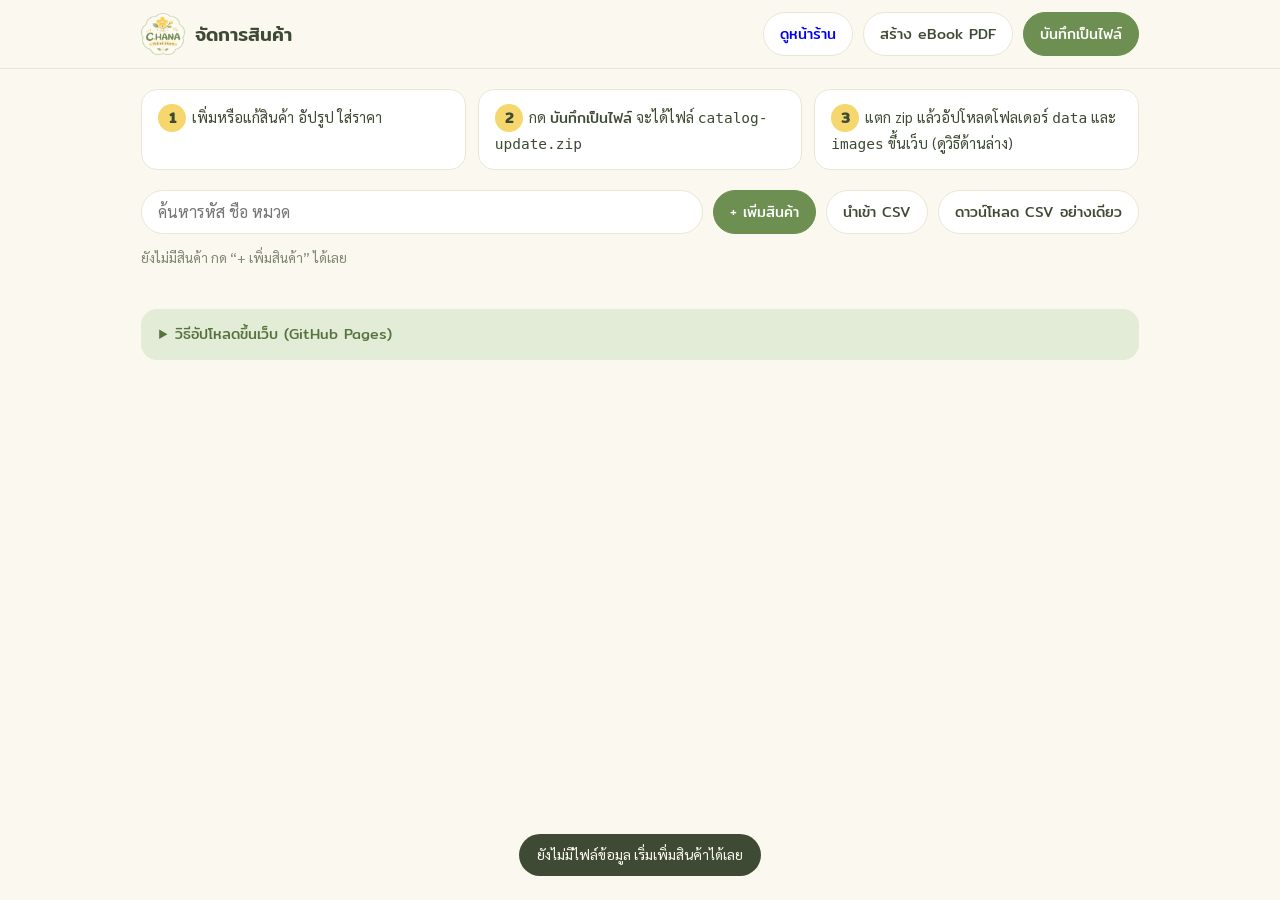
==== admin.html @ e0026c67 "Add files via upload" ====
<!DOCTYPE html>
<html lang="th">
<head>
<meta charset="utf-8">
<meta name="viewport" content="width=device-width, initial-scale=1">
<meta name="robots" content="noindex">
<title>จัดการสินค้า · C.HANA</title>
<link rel="icon" href="assets/logo.png">
<link rel="stylesheet" href="assets/fonts.css">
<link rel="stylesheet" href="assets/ebook.css">
<style>
/* VOICE: calm back-office for a shop owner — plain and friendly
   IDEA: a stock ledger: one row per product, a form card to edit
   PICTURE: the product list itself, with thumbnails
   COLOUR+TYPE: same sage / butter / cream as the storefront · Mitr + Sarabun
   LAYOUT: top bar with save actions, steps strip, list, edit dialog */
:root{color-scheme:light dark;--bg:light-dark(#FBF8EF,#1b1f17);--card:light-dark(#fff,#252b20);--ink:light-dark(#3E4A33,#EEF1E6);--mute:light-dark(#7d8772,#a9b39d);--g:light-dark(#6E8F52,#9DBE7F);--gd:light-dark(#56733f,#b9d69c);--gl:light-dark(#E3ECD6,#2f3a27);--y:#F5D76E;--line:light-dark(#ECE6D6,#343c2c);--red:#c4493b}
:root[data-theme=light]{color-scheme:light}:root[data-theme=dark]{color-scheme:dark}
*{box-sizing:border-box;min-width:0}
body{margin:0;background:var(--bg);color:var(--ink);font:16px/1.55 Sarabun,system-ui,sans-serif}
h1,h2,h3{font-family:Mitr,sans-serif;font-weight:500;margin:0;line-height:1.2}
button,input,select,textarea{font:inherit;color:inherit}
.wrap{max-width:1100px;margin:0 auto;padding:0 max(4vw,16px)}
.top{position:sticky;top:0;z-index:5;background:var(--bg);border-bottom:1px solid var(--line)}
.top .wrap{display:flex;gap:10px;align-items:center;flex-wrap:wrap;padding-block:12px}
.top img{width:44px}
.top h1{font-size:19px;margin-right:auto}
.btn{min-height:44px;padding:0 16px;border-radius:999px;border:1px solid var(--line);background:var(--card);cursor:pointer;font-family:Mitr;font-size:14.5px;display:inline-flex;align-items:center;gap:6px;text-decoration:none}
.btn.pri{background:var(--g);border-color:var(--g);color:#fff}
.btn.warn{color:var(--red)}
.btn:disabled{opacity:.5;cursor:not-allowed}
.btn:focus-visible,input:focus-visible,select:focus-visible,textarea:focus-visible{outline:3px solid var(--y);outline-offset:2px}
.dirty{background:var(--y);color:#3E4A33;border-radius:999px;padding:4px 12px;font-size:13px;font-family:Mitr;display:none}
.dirty.on{display:inline-block}
.steps{display:grid;grid-template-columns:repeat(3,minmax(0,1fr));gap:12px;margin:20px 0}
.step{background:var(--card);border:1px solid var(--line);border-radius:16px;padding:14px 16px;font-size:14.5px}
.step b{display:inline-grid;place-items:center;width:28px;height:28px;border-radius:50%;background:var(--y);color:#3E4A33;font-family:Mitr;margin-right:6px}
.tools{display:flex;gap:10px;flex-wrap:wrap;align-items:center;margin:8px 0 14px}
.tools input[type=search]{flex:1 1 240px;min-height:44px;border-radius:999px;border:1px solid var(--line);background:var(--card);padding:0 16px;font-size:16px}
.list{display:flex;flex-direction:column;gap:8px;padding-bottom:40px}
.it{display:grid;grid-template-columns:64px minmax(0,1fr) auto auto;gap:14px;align-items:center;background:var(--card);border:1px solid var(--line);border-radius:16px;padding:10px 12px}
.it.hid{opacity:.55}
.th{width:64px;height:64px;border-radius:12px;background:var(--gl) center/cover}
.it .cd{font-family:Mitr;font-size:12px;color:var(--g)}
.it .nm{font-family:Mitr;font-size:16px}
.it .meta{font-size:13.5px;color:var(--mute)}
.pr{font-family:Mitr;white-space:nowrap}
.acts{display:flex;gap:6px}
.sw{min-width:84px}
dialog{border:0;border-radius:22px;padding:0;width:min(760px,96vw);max-height:92dvh;overflow:auto;background:var(--card);color:var(--ink)}
dialog::backdrop{background:rgba(30,40,25,.55)}
form{padding:22px}
.fg{display:grid;grid-template-columns:repeat(2,minmax(0,1fr));gap:12px 14px;margin-top:14px}
.fg .full{grid-column:1/-1}
label{display:flex;flex-direction:column;gap:4px;font-size:14px;color:var(--mute)}
label input,label select,label textarea{min-height:44px;border:1px solid var(--line);border-radius:12px;background:var(--bg);padding:8px 12px;font-size:16px;color:var(--ink)}
textarea{min-height:90px;resize:vertical}
.flags{display:flex;gap:14px;flex-wrap:wrap}
.flags label{flex-direction:row;align-items:center;gap:6px;color:var(--ink);font-size:15px}
.flags input{width:20px;height:20px;min-height:0}
.imgs{display:flex;gap:10px;flex-wrap:wrap;margin-top:6px}
.im{position:relative;width:96px;height:96px;border-radius:12px;background:var(--gl) center/cover;border:2px solid var(--line)}
.im:first-child{border-color:var(--g)}
.im .b{position:absolute;bottom:4px;display:flex;gap:4px;left:4px;right:4px;justify-content:space-between}
.im button{width:30px;height:30px;border-radius:50%;border:0;background:rgba(255,255,255,.92);color:#333;cursor:pointer;font-size:15px;padding:0}
.im .main{position:absolute;top:4px;left:4px;background:var(--g);color:#fff;font-size:11px;font-family:Mitr;border-radius:999px;padding:1px 8px}
.drop{width:96px;height:96px;border-radius:12px;border:2px dashed var(--g);display:grid;place-items:center;text-align:center;font-size:13px;color:var(--gd);cursor:pointer;background:var(--bg)}
.foot{display:flex;gap:10px;justify-content:flex-end;margin-top:18px;flex-wrap:wrap}
.err{color:var(--red);font-size:14px;min-height:1.2em}
.note{font-size:13.5px;color:var(--mute)}
.toast{position:fixed;left:50%;bottom:24px;transform:translateX(-50%);background:var(--ink);color:var(--bg);padding:10px 18px;border-radius:999px;font-size:14px;opacity:0;transition:opacity .2s;pointer-events:none;z-index:50}
.toast.on{opacity:1}
#ebx{position:fixed;inset:0;z-index:40;background:#e9e6dc;overflow:auto;display:none}
#ebx.on{display:block}
#ebx .tb{position:sticky;top:0;z-index:2;background:var(--bg);border-bottom:1px solid var(--line);display:flex;gap:10px;align-items:center;flex-wrap:wrap;padding:10px max(4vw,14px)}
#ebx .tb h2{font-size:18px;margin-right:auto}
#ebx .tb select{min-height:44px;border-radius:999px;border:1px solid var(--line);background:var(--card);padding:0 14px;font-size:15px}
#ebx .tb small{flex-basis:100%;color:var(--mute);font-size:13px}
#ebBook{padding:18px 0}
@media(max-width:600px){#ebBook{zoom:.62}}
@media print{body.eb-on>*:not(#ebx){display:none!important}body.eb-on #ebx{position:static;overflow:visible;background:#fff}}
.help{background:var(--gl);border-radius:16px;padding:14px 18px;font-size:14.5px;margin-bottom:28px}
.help summary{cursor:pointer;font-family:Mitr;color:var(--gd)}
.help ol{margin:8px 0 0;padding-left:1.3em}
@media(max-width:640px){.steps{grid-template-columns:1fr}.fg{grid-template-columns:1fr}.it{grid-template-columns:56px minmax(0,1fr);}.it .th{width:56px;height:56px}.it .pr,.it .acts{grid-column:2}}
</style>
</head>
<body>
<div class="top"><div class="wrap">
  <img src="assets/logo.png" alt="">
  <h1>จัดการสินค้า</h1>
  <span class="dirty" id="dirty">มีการแก้ไขที่ยังไม่ได้บันทึก</span>
  <a class="btn" href="index.html" target="_blank" rel="noopener">ดูหน้าร้าน</a>
  <button class="btn" id="ebBtn">สร้าง eBook PDF</button>
  <button class="btn pri" id="save">บันทึกเป็นไฟล์</button>
</div></div>

<div class="wrap">
  <div class="steps">
    <div class="step"><b>1</b>เพิ่มหรือแก้สินค้า อัปรูป ใส่ราคา</div>
    <div class="step"><b>2</b>กด <b style="all:unset;font-family:Mitr">บันทึกเป็นไฟล์</b> จะได้ไฟล์ <code>catalog-update.zip</code></div>
    <div class="step"><b>3</b>แตก zip แล้วอัปโหลดโฟลเดอร์ <code>data</code> และ <code>images</code> ขึ้นเว็บ (ดูวิธีด้านล่าง)</div>
  </div>

  <div class="tools">
    <input type="search" id="q" placeholder="ค้นหารหัส ชื่อ หมวด" aria-label="ค้นหา">
    <button class="btn pri" id="add">+ เพิ่มสินค้า</button>
    <label class="btn" style="flex-direction:row;color:var(--ink);font-size:14.5px">นำเข้า CSV<input type="file" id="imp" accept=".csv,text/csv" hidden></label>
    <button class="btn" id="csvOnly">ดาวน์โหลด CSV อย่างเดียว</button>
  </div>
  <div class="list" id="list"><div class="note">กำลังโหลด…</div></div>

  <details class="help">
    <summary>วิธีอัปโหลดขึ้นเว็บ (GitHub Pages)</summary>
    <ol>
      <li>เปิด repository ของเว็บใน github.com แล้วกด <b>Add file → Upload files</b></li>
      <li>ลากโฟลเดอร์ <code>data</code> และ <code>images</code> ที่แตกจาก zip มาวาง ไฟล์เดิมชื่อเดียวกันจะถูกแทนที่</li>
      <li>กด <b>Commit changes</b> รอประมาณ 1–2 นาที หน้าเว็บจะอัปเดตเอง</li>
    </ol>
    <p class="note">รูปที่อัปผ่านหน้านี้จะถูกย่อเป็น JPG กว้างไม่เกิน 1200px และตั้งชื่อตามรหัสสินค้าให้อัตโนมัติ (เช่น CH-106-1.jpg) ส่วนไฟล์ CSV เปิดแก้ใน Excel ได้ แล้วกด “นำเข้า CSV” กลับมา</p>
  </details>
</div>

<dialog id="dlg"><form id="f" method="dialog">
  <h2 id="ft">แก้ไขสินค้า</h2>
  <div class="fg">
    <label>รหัสสินค้า *<input name="code" required></label>
    <label>หมวดหมู่ *<input name="category" list="cats" required></label>
    <label class="full">ชื่อสินค้า *<input name="name" required></label>
    <label>ชื่อภาษาอังกฤษ<input name="name_en"></label>
    <label>ราคา (บาท) — เว้นว่าง = “สอบถามราคา”<input name="price" inputmode="decimal"></label>
    <label>ขนาด<input name="size" placeholder="เช่น กว้าง 12 × สูง 15 ซม."></label>
    <label>สี<input name="colors"></label>
    <label class="full">วัสดุ<input name="materials" placeholder="เช่น ลวดกำมะหยี่ · ไม้"></label>
    <label class="full">รายละเอียด<textarea name="description"></textarea></label>
    <div class="full"><div class="note" style="margin-bottom:6px">ป้ายกำกับ</div>
      <div class="flags"><label><input type="checkbox" name="f_new"> มาใหม่</label><label><input type="checkbox" name="f_featured"> แนะนำ</label><label><input type="checkbox" name="f_custom"> สั่งทำได้</label><label><input type="checkbox" name="hide"> ซ่อนจากหน้าร้าน</label></div></div>
    <label>ลำดับที่แสดง<input name="sort" inputmode="numeric"></label>
    <div class="full"><div class="note">รูปสินค้า — รูปแรกคือรูปหน้าปก (กดลูกศรเพื่อสลับลำดับ)</div>
      <div class="imgs" id="imgs"></div></div>
  </div>
  <div class="err" id="err"></div>
  <div class="foot"><button type="button" class="btn warn" id="del">ลบสินค้านี้</button><span style="flex:1"></span><button type="button" class="btn" id="cancel">ยกเลิก</button><button type="submit" class="btn pri">ตกลง</button></div>
</form></dialog>
<datalist id="cats"></datalist>
<input type="file" id="pick" accept="image/*" multiple hidden>
<div id="ebx" aria-label="ตัวอย่าง eBook">
  <div class="tb no-print"><h2>ตัวอย่าง eBook (A5)</h2>
    <select id="ebCat" aria-label="เลือกหมวด"><option value="">ทั้งร้าน</option></select>
    <select id="ebPer" aria-label="จำนวนต่อหน้า"><option value="12">12 ชิ้น/หน้า</option><option value="9">9 ชิ้น/หน้า</option><option value="6">6 ชิ้น/หน้า</option><option value="4">4 ชิ้น/หน้า (รูปใหญ่)</option></select>
    <button class="btn pri" id="ebPdf">บันทึกเป็น PDF</button><button class="btn" id="ebClose">ปิด</button>
    <small id="ebInfo"></small></div>
  <div id="ebBook"></div>
</div>
<div class="toast" id="toast" role="status"></div>

<script src="assets/jszip.min.js"></script>
<script src="assets/common.js"></script>
<script src="assets/ebook.js"></script>
<script>
{
const $ = s => document.querySelector(s);
let items = [], edit = null, work = null, dirty = false, askDel = false;
const newBlobs = new Map(); // filename -> Blob (รูปที่อัปใหม่)
const urlOf = f => newBlobs.has(f) ? (newBlobs.get(f).__url ||= URL.createObjectURL(newBlobs.get(f))) : SHOP.imageDir + encodeURIComponent(f);
function toast(t) { const e = $('#toast'); e.textContent = t; e.classList.add('on'); clearTimeout(toast.t); toast.t = setTimeout(() => e.classList.remove('on'), 2200); }
function setDirty(v) { dirty = v; $('#dirty').classList.toggle('on', v); }
window.addEventListener('beforeunload', e => { if (dirty) { e.preventDefault(); e.returnValue = ''; } });

function render() {
  const q = $('#q').value.toLowerCase().trim();
  const r = items.filter(p => !q || [p.code, p.name, p.category].join(' ').toLowerCase().includes(q));
  $('#cats').innerHTML = [...new Set(items.map(p => p.category).filter(Boolean))].map(c => `<option value="${esc(c)}">`).join('');
  $('#list').innerHTML = r.length ? r.map(p => `<div class="it ${p.hidden ? 'hid' : ''}">
    <div class="th" style="background-image:url('${p.imgs[0] ? urlOf(p.imgs[0]) : 'assets/logo.png'}')"></div>
    <div><div class="cd">${esc(p.code)} · ${esc(p.category)}${p.hidden ? ' · ซ่อนอยู่' : ''}</div><div class="nm">${esc(p.name)}</div><div class="meta">${p.imgs.length} รูป${p.flagList.length ? ' · ' + p.flagList.map(f => FLAG_LABEL[f] || f).join(', ') : ''}</div></div>
    <div class="pr">${p.priceNum ? '฿' + p.priceNum.toLocaleString('th-TH') : '<span class="note">ยังไม่ใส่ราคา</span>'}</div>
    <div class="acts"><button class="btn sw" data-h="${esc(p.code)}">${p.hidden ? 'แสดง' : 'ซ่อน'}</button><button class="btn" data-e="${esc(p.code)}">แก้ไข</button></div>
  </div>`).join('') : '<div class="note">ยังไม่มีสินค้า กด “+ เพิ่มสินค้า” ได้เลย</div>';
}
function nextCode() {
  const n = items.map(p => +(p.code.match(/(\d+)$/) || [0, 0])[1]).reduce((a, b) => Math.max(a, b), 0);
  return 'CH-' + String(n + 1).padStart(3, '0');
}
function open(p) {
  edit = p; askDel = false;
  work = p ? { ...p, imgs: [...p.imgs] } : normalize({ code: nextCode(), status: 'show', sort: String(items.length + 1) });
  const f = $('#f');
  ['code', 'category', 'name', 'name_en', 'price', 'size', 'colors', 'materials', 'description', 'sort'].forEach(k => f[k].value = work[k] || '');
  ['new', 'featured', 'custom'].forEach(k => f['f_' + k].checked = work.flagList.includes(k));
  f.hide.checked = work.hidden;
  $('#ft').textContent = p ? 'แก้ไขสินค้า ' + p.code : 'เพิ่มสินค้าใหม่';
  $('#del').style.display = p ? '' : 'none'; $('#del').textContent = 'ลบสินค้านี้';
  $('#err').textContent = '';
  drawImgs(); $('#dlg').showModal();
}
function drawImgs() {
  $('#imgs').innerHTML = work.imgs.map((f, i) => `<div class="im" style="background-image:url('${urlOf(f)}')">${i === 0 ? '<span class="main">ปก</span>' : ''}
    <div class="b"><button type="button" data-l="${i}" aria-label="เลื่อนไปซ้าย">‹</button><button type="button" data-x="${i}" aria-label="ลบรูป">×</button></div></div>`).join('')
    + `<button type="button" class="drop" id="addImg">+ เพิ่มรูป<br><small>เลือกได้หลายรูป</small></button>`;
}
$('#imgs').addEventListener('click', e => {
  const b = e.target.closest('button'); if (!b) return;
  if (b.id === 'addImg') return $('#pick').click();
  if (b.dataset.x != null) work.imgs.splice(+b.dataset.x, 1);
  if (b.dataset.l != null) { const i = +b.dataset.l; if (i > 0) [work.imgs[i - 1], work.imgs[i]] = [work.imgs[i], work.imgs[i - 1]]; }
  drawImgs();
});
async function shrink(file) {
  const bmp = await createImageBitmap(file, { imageOrientation: 'from-image' }).catch(() => null);
  if (!bmp) throw new Error('อ่านรูป ' + file.name + ' ไม่ได้ (ถ้าเป็น .HEIC ให้ส่งออกเป็น JPG จากมือถือก่อน)');
  const s = Math.min(1, 1200 / Math.max(bmp.width, bmp.height));
  const c = document.createElement('canvas'); c.width = Math.round(bmp.width * s); c.height = Math.round(bmp.height * s);
  c.getContext('2d').drawImage(bmp, 0, 0, c.width, c.height);
  return new Promise(r => c.toBlob(r, 'image/jpeg', 0.84));
}
$('#pick').addEventListener('change', async e => {
  const code = ($('#f').code.value.trim() || 'NEW').replace(/[^\w-]/g, '');
  for (const file of e.target.files) {
    try {
      const blob = await shrink(file);
      let n = 1, name; const used = new Set([...items.flatMap(p => p.imgs), ...work.imgs, ...newBlobs.keys()]);
      do name = `${code}-${n++}.jpg`; while (used.has(name));
      newBlobs.set(name, blob); work.imgs.push(name);
    } catch (err) { $('#err').textContent = err.message; }
  }
  e.target.value = ''; drawImgs();
});
$('#f').addEventListener('submit', e => {
  e.preventDefault(); const f = e.target;
  const code = f.code.value.trim();
  if (items.some(p => p.code === code && p !== edit)) { $('#err').textContent = 'รหัส ' + code + ' มีอยู่แล้ว'; return; }
  const raw = {}; ['code', 'category', 'name', 'name_en', 'price', 'size', 'colors', 'materials', 'description', 'sort'].forEach(k => raw[k] = f[k].value.trim());
  raw.flags = ['new', 'featured', 'custom'].filter(k => f['f_' + k].checked).join('|');
  raw.status = f.hide.checked ? 'hide' : 'show';
  raw.images = work.imgs.join('|');
  const p = normalize(raw);
  if (edit) items[items.indexOf(edit)] = p; else items.push(p);
  setDirty(true); $('#dlg').close(); render(); toast('อัปเดตแล้ว อย่าลืมกด “บันทึกเป็นไฟล์”');
});
$('#cancel').onclick = () => $('#dlg').close();
$('#del').onclick = () => {
  if (!askDel) { askDel = true; $('#del').textContent = 'กดอีกครั้งเพื่อยืนยันการลบ'; return; }
  items.splice(items.indexOf(edit), 1); setDirty(true); $('#dlg').close(); render(); toast('ลบแล้ว');
};
$('#list').addEventListener('click', e => {
  const b = e.target.closest('button'); if (!b) return;
  if (b.dataset.e) open(items.find(p => p.code === b.dataset.e));
  if (b.dataset.h) { const p = items.find(x => x.code === b.dataset.h); p.hidden = !p.hidden; p.status = p.hidden ? 'hide' : 'show'; setDirty(true); render(); }
});
$('#add').onclick = () => open(null);
$('#q').oninput = render;
$('#imp').addEventListener('change', async e => {
  const file = e.target.files[0]; if (!file) return;
  const list = parseCSV(await file.text()).map(normalize).filter(p => p.code);
  if (!list.length) return toast('ไม่พบข้อมูลในไฟล์ (ต้องมีหัวคอลัมน์ code, name …)');
  items = list; setDirty(true); render(); toast('นำเข้า ' + list.length + ' รายการ'); e.target.value = '';
});
function serial() { return items.map(p => ({ ...p, images: p.imgs.join('|'), flags: p.flagList.join('|') })); }
function download(blob, name) {
  const a = document.createElement('a'); a.href = URL.createObjectURL(blob); a.download = name; document.body.appendChild(a); a.click(); a.remove();
  setTimeout(() => URL.revokeObjectURL(a.href), 4000);
}
$('#csvOnly').onclick = () => download(new Blob([toCSV(serial())], { type: 'text/csv;charset=utf-8' }), 'products.csv');
$('#save').onclick = async () => {
  if (typeof JSZip !== 'function') return toast('โหลดตัวสร้างไฟล์ zip ไม่ได้ ลองเชื่อมต่ออินเทอร์เน็ตแล้วรีเฟรช');
  const z = new JSZip(); z.file('data/products.csv', toCSV(serial()));
  const used = new Set(items.flatMap(p => p.imgs)); let n = 0;
  for (const [name, blob] of newBlobs) if (used.has(name)) { z.file('images/' + name, blob); n++; }
  download(await z.generateAsync({ type: 'blob' }), 'catalog-update.zip');
  setDirty(false); toast('ได้ไฟล์แล้ว: ข้อมูล ' + items.length + ' รายการ + รูปใหม่ ' + n + ' รูป');
};
function ebDraw() { const r = renderEbook($('#ebBook'), items, { category: $('#ebCat').value, perPage: $('#ebPer').value, imgUrl: urlOf }); $('#ebInfo').textContent = `${r.items} รายการ · ${r.pages} หน้า — ใช้ข้อมูลล่าสุดในหน้านี้ (รวมที่ยังไม่ได้บันทึก) · กด “บันทึกเป็น PDF” แล้วเลือก “Save as PDF”`; }
$('#ebBtn').onclick = () => {
  const cats = [...new Set(items.filter(p => !p.hidden).map(p => p.category).filter(Boolean))];
  const cur = $('#ebCat').value; $('#ebCat').innerHTML = '<option value="">ทั้งร้าน</option>' + cats.map(c => `<option>${esc(c)}</option>`).join(''); if (cats.includes(cur)) $('#ebCat').value = cur;
  ebDraw(); $('#ebx').classList.add('on'); document.body.classList.add('eb-on');
};
$('#ebCat').onchange = ebDraw; $('#ebPer').onchange = ebDraw;
$('#ebClose').onclick = () => { $('#ebx').classList.remove('on'); document.body.classList.remove('eb-on'); };
$('#ebPdf').onclick = async () => { $('#ebInfo').textContent = 'กำลังเตรียมรูป…'; await ebookReady($('#ebBook')); $('#ebInfo').textContent = ''; try { window.print(); } catch (e) { toast('เบราว์เซอร์นี้สั่งพิมพ์ไม่ได้ ลองเปิดใน Chrome หรือ Safari'); } };
loadProducts().then(ps => { items = ps; render(); }).catch(() => { items = []; render(); toast('ยังไม่มีไฟล์ข้อมูล เริ่มเพิ่มสินค้าได้เลย'); });
}
</script>
</body>
</html>
---- assets/fonts.css ----
@font-face{font-family:Mitr;font-weight:400;font-display:swap;src:url(fonts/mitr-thai-400-normal.woff2) format("woff2");unicode-range:U+0E00-0E7F,U+200C-200D}
@font-face{font-family:Mitr;font-weight:400;font-display:swap;src:url(fonts/mitr-latin-400-normal.woff2) format("woff2");unicode-range:U+0000-00FF,U+2000-206F,U+20AC,U+2122}
@font-face{font-family:Mitr;font-weight:500;font-display:swap;src:url(fonts/mitr-thai-500-normal.woff2) format("woff2");unicode-range:U+0E00-0E7F,U+200C-200D}
@font-face{font-family:Mitr;font-weight:500;font-display:swap;src:url(fonts/mitr-latin-500-normal.woff2) format("woff2");unicode-range:U+0000-00FF,U+2000-206F,U+20AC,U+2122}
@font-face{font-family:Sarabun;font-weight:400;font-display:swap;src:url(fonts/sarabun-thai-400-normal.woff2) format("woff2");unicode-range:U+0E00-0E7F,U+200C-200D}
@font-face{font-family:Sarabun;font-weight:400;font-display:swap;src:url(fonts/sarabun-latin-400-normal.woff2) format("woff2");unicode-range:U+0000-00FF,U+2000-206F,U+20AC,U+2122}
@font-face{font-family:Sarabun;font-weight:600;font-display:swap;src:url(fonts/sarabun-thai-600-normal.woff2) format("woff2");unicode-range:U+0E00-0E7F,U+200C-200D}
@font-face{font-family:Sarabun;font-weight:600;font-display:swap;src:url(fonts/sarabun-latin-600-normal.woff2) format("woff2");unicode-range:U+0000-00FF,U+2000-206F,U+20AC,U+2122}
---- assets/ebook.css ----
/* eBook (A5) — ใช้ร่วมกันระหว่าง ebook.html และ admin.html */
@page{size:148mm 210mm;margin:0}
.eb{--g:#6E8F52;--gd:#56733f;--gl:#E3ECD6;--y:#F5D76E;--yl:#FCF1C8;--c:#FBF8EF;--t:#3E4A33;--mu:#7d8772;font-family:Sarabun,sans-serif;color:var(--t);-webkit-print-color-adjust:exact;print-color-adjust:exact}
.eb *{box-sizing:border-box}
.eb .pg{width:148mm;height:210mm;position:relative;overflow:hidden;background:var(--c);padding:12mm 11mm 16mm;margin:0 auto 8mm;box-shadow:0 4px 18px rgba(0,0,0,.12);break-after:page;page-break-after:always}
.eb h1,.eb h2,.eb h3,.eb .m{font-family:Mitr,sans-serif;font-weight:500;margin:0;line-height:1.25}
.eb .ft{position:absolute;left:11mm;right:11mm;bottom:7mm;display:flex;justify-content:space-between;font:8pt Mitr,sans-serif;color:var(--g);border-top:1px solid #d9e3cc;padding-top:2.2mm}
.eb .pill{display:inline-block;background:var(--yl);border-radius:99px;padding:1mm 3.5mm;font:9pt Mitr,sans-serif}
/* cover */
.eb .cover{padding:0}
.eb .cover .hero{position:absolute;inset:0 0 80mm 0;width:100%;height:130mm;object-fit:cover}
.eb .cover .fade{position:absolute;left:0;right:0;top:90mm;height:40mm;background:linear-gradient(rgba(251,248,239,0),var(--c))}
.eb .cover .logo{position:absolute;left:50%;top:100mm;transform:translateX(-50%);width:64mm;filter:drop-shadow(0 1.5mm 3mm rgba(0,0,0,.15))}
.eb .cover .tx{position:absolute;left:0;right:0;bottom:14mm;text-align:center}
.eb .cover h1{font-size:16pt;color:var(--g)}
.eb .cover p{font-size:10pt;margin:1.5mm 0 0}
.eb .cover .ed{font-size:8.5pt;color:var(--mu);margin-top:3mm}
/* about */
.eb .about h2,.eb .toc h2{font-size:18pt;color:var(--g);margin:4mm 0 5mm}
.eb .about p{font-size:11pt;line-height:1.75;margin:0 0 4mm}
.eb .steps{display:flex;gap:3mm;margin:6mm 0}
.eb .st{flex:1;background:#fff;border:1px solid #d9e3cc;border-radius:5mm;padding:4mm 2mm;text-align:center;font-size:9.5pt;line-height:1.5}
.eb .st b{display:block;width:8mm;height:8mm;line-height:8mm;margin:0 auto 2mm;border-radius:50%;background:var(--y);font-family:Mitr;font-weight:500}
.eb .qb{display:flex;gap:6mm;align-items:center;background:#fff;border:2px dashed #d9e3cc;border-radius:6mm;padding:5mm}
.eb .qb img{width:32mm;height:32mm}
/* toc */
.eb .row{display:flex;align-items:center;gap:4mm;padding:3.6mm 0;border-bottom:1px dotted #cfdcc0;font-size:12pt}
.eb .row .n{font-family:Mitr;color:var(--g);width:9mm}
.eb .row .s{display:block;font-size:9pt;color:var(--mu)}
.eb .row .d{margin-left:auto;font-family:Mitr;color:var(--g)}
/* grid */
.eb .gh{margin-bottom:4.5mm}
.eb .gh .k{font:8pt Mitr,sans-serif;letter-spacing:1.5px;color:var(--g)}
.eb .gh h2{font-size:16pt;margin:.5mm 0}
.eb .gh p{font-size:9pt;color:var(--mu);margin:0}
.eb .gh.sm h2{font-size:12pt;color:var(--g)}
.eb .cards{display:grid;grid-template-columns:1fr 1fr;gap:4mm}
.eb .cd{background:#fff;border:1px solid #ece6d6;border-radius:4mm;overflow:hidden}
.eb .cd img{display:block;width:100%;height:50mm;object-fit:cover;object-position:center 70%;background:var(--gl)}
.eb .cd .b{padding:2.4mm 3mm 3mm}
.eb .cd .c{font:7pt Mitr,sans-serif;color:var(--g);letter-spacing:.8px;display:flex;justify-content:space-between;gap:2mm}
.eb .cd .c i{font-style:normal;background:var(--y);color:var(--t);border-radius:99px;padding:0 2mm;letter-spacing:0}
.eb .cd h3{font-size:10.5pt;margin:.6mm 0 .8mm}
.eb .cd .ds{font-size:8pt;line-height:1.45;color:#6b7563;height:11.6mm;overflow:hidden;margin:0}
.eb .cd .pr{font:500 10pt Mitr,sans-serif;color:var(--gd);margin-top:1.2mm}
.eb .cd .pr.ask{font-size:8pt;font-weight:400;color:var(--mu)}
/* 6 และ 9 ชิ้นต่อหน้า */
.eb .cards.n6,.eb .cards.n9{grid-template-columns:repeat(3,1fr);gap:3mm}
.eb .cards.n6 .cd img{height:40mm}
.eb .cards.n9 .cd img{height:30mm}
.eb .cards.n6 .cd .b,.eb .cards.n9 .cd .b{padding:1.8mm 2.2mm 2.2mm}
.eb .cards.n6 h3,.eb .cards.n9 h3{font-size:8.8pt;line-height:1.25}
.eb .cards.n6 .ds{font-size:7pt;line-height:1.4;height:7mm}
.eb .cards.n9 .ds{display:none}
.eb .cards.n6 .pr,.eb .cards.n9 .pr{font-size:8.5pt}
.eb .cards.n6 .pr.ask,.eb .cards.n9 .pr.ask{font-size:6.8pt}
.eb .cards.n6 .c,.eb .cards.n9 .c{font-size:6.3pt}
/* 12 ชิ้นต่อหน้า (3 × 4) */
.eb .cards.n12{grid-template-columns:repeat(3,1fr);gap:2.6mm}
.eb .cards.n12 .cd{border-radius:3mm}
.eb .cards.n12 .cd img{height:21mm}
.eb .cards.n12 .cd .b{padding:1.4mm 2mm 1.8mm}
.eb .cards.n12 .c{font-size:6pt}
.eb .cards.n12 .c i{padding:0 1.4mm}
.eb .cards.n12 h3{font-size:8pt;line-height:1.3;margin:.3mm 0 .2mm;white-space:nowrap;overflow:hidden;text-overflow:ellipsis}
.eb .cards.n12 .ds{display:none}
.eb .cards.n12 .pr{font-size:8pt;margin-top:0;line-height:1.3}
.eb .cards.n12 .pr.ask{font-size:6.5pt}
/* back */
.eb .back{display:flex;flex-direction:column;align-items:center;justify-content:center;text-align:center}
.eb .back .logo{width:46mm;margin-bottom:7mm}
.eb .back h2{color:var(--g);font-size:16pt}
.eb .back .qr{width:48mm;height:48mm;margin:6mm 0 3mm;border:3mm solid #fff;border-radius:4mm;box-shadow:0 0 0 1px #d9e3cc}
@media print{
  html,body{margin:0!important;padding:0!important;background:#fff!important}
  .eb .pg{margin:0;box-shadow:none}
  .no-print{display:none!important}
  #book,#ebBook{padding:0!important;zoom:1!important}
  .eb .pg:last-child{break-after:auto;page-break-after:auto}
}
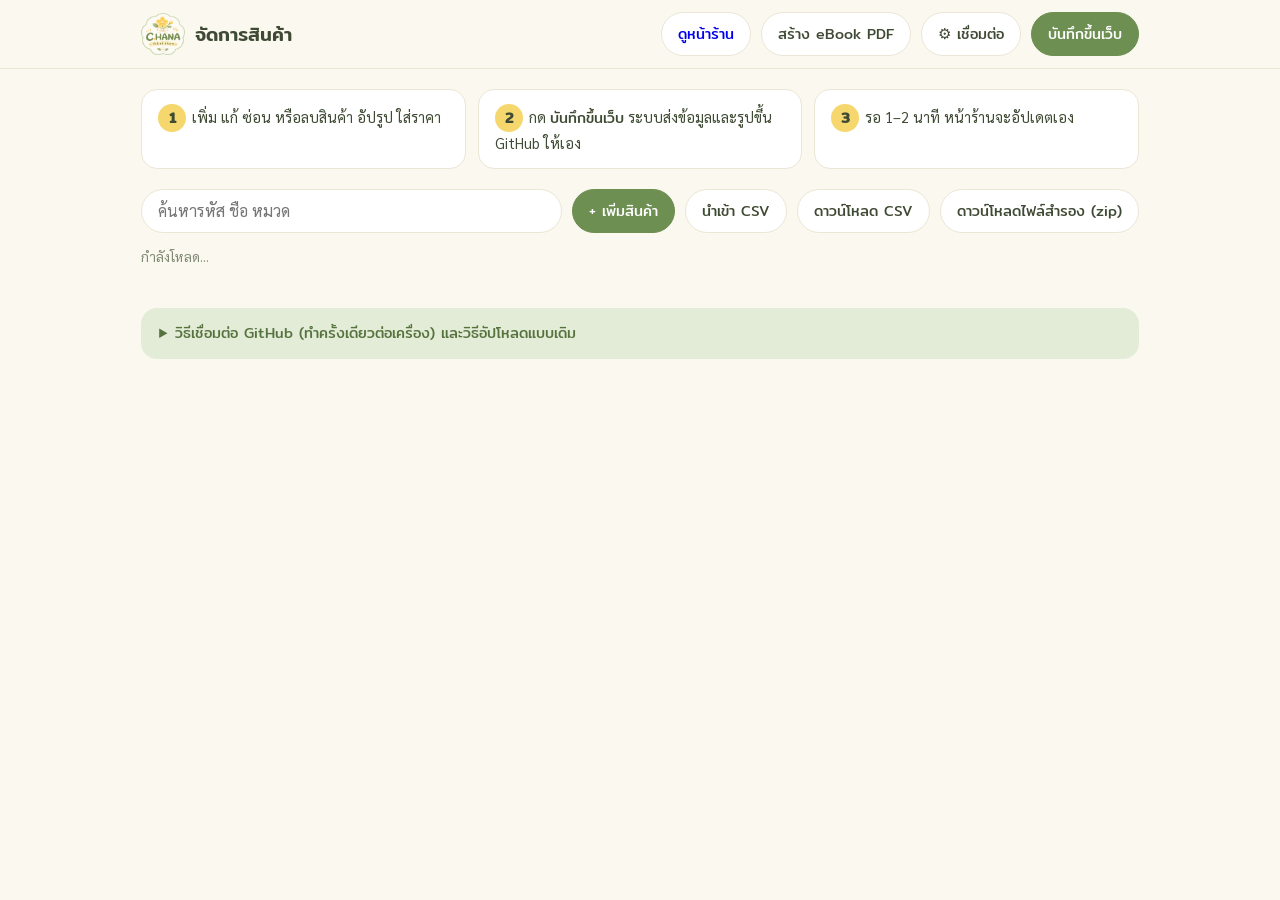
==== commit 1d015e11: "Add files via upload" ====
--- a/admin.html
+++ b/admin.html
@@ -92,26 +92,37 @@
   <span class="dirty" id="dirty">มีการแก้ไขที่ยังไม่ได้บันทึก</span>
   <a class="btn" href="index.html" target="_blank" rel="noopener">ดูหน้าร้าน</a>
   <button class="btn" id="ebBtn">สร้าง eBook PDF</button>
-  <button class="btn pri" id="save">บันทึกเป็นไฟล์</button>
+  <button class="btn" id="ghBtn" title="ตั้งค่าการเชื่อมต่อ GitHub">⚙ เชื่อมต่อ</button>
+  <button class="btn pri" id="push">บันทึกขึ้นเว็บ</button>
 </div></div>
 
 <div class="wrap">
   <div class="steps">
-    <div class="step"><b>1</b>เพิ่มหรือแก้สินค้า อัปรูป ใส่ราคา</div>
-    <div class="step"><b>2</b>กด <b style="all:unset;font-family:Mitr">บันทึกเป็นไฟล์</b> จะได้ไฟล์ <code>catalog-update.zip</code></div>
-    <div class="step"><b>3</b>แตก zip แล้วอัปโหลดโฟลเดอร์ <code>data</code> และ <code>images</code> ขึ้นเว็บ (ดูวิธีด้านล่าง)</div>
+    <div class="step"><b>1</b>เพิ่ม แก้ ซ่อน หรือลบสินค้า อัปรูป ใส่ราคา</div>
+    <div class="step"><b>2</b>กด <b style="all:unset;font-family:Mitr">บันทึกขึ้นเว็บ</b> ระบบส่งข้อมูลและรูปขึ้น GitHub ให้เอง</div>
+    <div class="step"><b>3</b>รอ 1–2 นาที หน้าร้านจะอัปเดตเอง <span id="ghState" class="note"></span></div>
   </div>
 
   <div class="tools">
     <input type="search" id="q" placeholder="ค้นหารหัส ชื่อ หมวด" aria-label="ค้นหา">
     <button class="btn pri" id="add">+ เพิ่มสินค้า</button>
     <label class="btn" style="flex-direction:row;color:var(--ink);font-size:14.5px">นำเข้า CSV<input type="file" id="imp" accept=".csv,text/csv" hidden></label>
-    <button class="btn" id="csvOnly">ดาวน์โหลด CSV อย่างเดียว</button>
+    <button class="btn" id="csvOnly">ดาวน์โหลด CSV</button>
+    <button class="btn" id="save">ดาวน์โหลดไฟล์สำรอง (zip)</button>
   </div>
   <div class="list" id="list"><div class="note">กำลังโหลด…</div></div>
 
   <details class="help">
-    <summary>วิธีอัปโหลดขึ้นเว็บ (GitHub Pages)</summary>
+    <summary>วิธีเชื่อมต่อ GitHub (ทำครั้งเดียวต่อเครื่อง) และวิธีอัปโหลดแบบเดิม</summary>
+    <ol>
+      <li>เปิด <a href="https://github.com/settings/personal-access-tokens/new" target="_blank" rel="noopener">github.com/settings/personal-access-tokens/new</a> (ต้องล็อกอิน GitHub อยู่)</li>
+      <li>Token name: <code>chana-admin</code> · Expiration: เลือกนานที่สุดที่มีให้</li>
+      <li>Repository access: เลือก <b>Only select repositories</b> แล้วเลือก <code>chana-velvetbloom.github.io</code></li>
+      <li>Permissions → Repository permissions → <b>Contents</b>: เลือก <b>Read and write</b></li>
+      <li>กด <b>Generate token</b> แล้วคัดลอกรหัสที่ขึ้นต้นด้วย <code>github_pat_</code> มาวางในปุ่ม <b>⚙ เชื่อมต่อ</b> ด้านบน</li>
+    </ol>
+    <p class="note">รหัสนี้เก็บไว้ในเบราว์เซอร์เครื่องนี้เท่านั้น ลูกค้าที่เปิดหน้าร้านมองไม่เห็น ถ้าใช้คอมเครื่องอื่นหรือมือถือ ต้องวางรหัสอีกครั้ง และห้ามส่งรหัสนี้ให้ใคร</p>
+    <p class="note" style="margin-top:14px"><b>แบบเดิม (สำรอง):</b></p>
     <ol>
       <li>เปิด repository ของเว็บใน github.com แล้วกด <b>Add file → Upload files</b></li>
       <li>ลากโฟลเดอร์ <code>data</code> และ <code>images</code> ที่แตกจาก zip มาวาง ไฟล์เดิมชื่อเดียวกันจะถูกแทนที่</li>
@@ -144,6 +155,17 @@
 </form></dialog>
 <datalist id="cats"></datalist>
 <input type="file" id="pick" accept="image/*" multiple hidden>
+<dialog id="ghd"><form id="ghf" method="dialog">
+  <h2>เชื่อมต่อ GitHub</h2>
+  <p class="note">วางรหัส (token) ที่สร้างจาก GitHub ตามวิธีที่ท้ายหน้า ระบบจะใช้รหัสนี้บันทึกข้อมูลขึ้นเว็บให้</p>
+  <div class="fg">
+    <label class="full">รหัส Token<input name="token" type="password" autocomplete="off" placeholder="github_pat_..."></label>
+    <label>เจ้าของ (username)<input name="owner"></label>
+    <label>Repository<input name="repo"></label>
+  </div>
+  <div class="err" id="gherr"></div>
+  <div class="foot"><button type="button" class="btn warn" id="ghOut">ลบรหัสออกจากเครื่องนี้</button><span style="flex:1"></span><button type="button" class="btn" id="ghCancel">ยกเลิก</button><button type="submit" class="btn pri">ทดสอบและบันทึก</button></div>
+</form></dialog>
 <div id="ebx" aria-label="ตัวอย่าง eBook">
   <div class="tb no-print"><h2>ตัวอย่าง eBook (A5)</h2>
     <select id="ebCat" aria-label="เลือกหมวด"><option value="">ทั้งร้าน</option></select>
@@ -162,7 +184,7 @@
 const $ = s => document.querySelector(s);
 let items = [], edit = null, work = null, dirty = false, askDel = false;
 const newBlobs = new Map(); // filename -> Blob (รูปที่อัปใหม่)
-const urlOf = f => newBlobs.has(f) ? (newBlobs.get(f).__url ||= URL.createObjectURL(newBlobs.get(f))) : SHOP.imageDir + encodeURIComponent(f);
+const urlOf = f => newBlobs.has(f) ? (newBlobs.get(f).__url ||= URL.createObjectURL(newBlobs.get(f))) : (typeof GH !== 'undefined' && GH.token ? `https://raw.githubusercontent.com/${GH.owner}/${GH.repo}/${GH.branch}/${SHOP.imageDir}${encodeURIComponent(f)}` : SHOP.imageDir + encodeURIComponent(f));
 function toast(t) { const e = $('#toast'); e.textContent = t; e.classList.add('on'); clearTimeout(toast.t); toast.t = setTimeout(() => e.classList.remove('on'), 2200); }
 function setDirty(v) { dirty = v; $('#dirty').classList.toggle('on', v); }
 window.addEventListener('beforeunload', e => { if (dirty) { e.preventDefault(); e.returnValue = ''; } });
@@ -279,7 +301,65 @@
 $('#ebCat').onchange = ebDraw; $('#ebPer').onchange = ebDraw;
 $('#ebClose').onclick = () => { $('#ebx').classList.remove('on'); document.body.classList.remove('eb-on'); };
 $('#ebPdf').onclick = async () => { $('#ebInfo').textContent = 'กำลังเตรียมรูป…'; await ebookReady($('#ebBook')); $('#ebInfo').textContent = ''; try { window.print(); } catch (e) { toast('เบราว์เซอร์นี้สั่งพิมพ์ไม่ได้ ลองเปิดใน Chrome หรือ Safari'); } };
-loadProducts().then(ps => { items = ps; render(); }).catch(() => { items = []; render(); toast('ยังไม่มีไฟล์ข้อมูล เริ่มเพิ่มสินค้าได้เลย'); });
+// ===== GitHub: บันทึกขึ้นเว็บโดยตรง =====
+const GH = (() => { let s = {}; try { s = JSON.parse(localStorage.getItem('chana_gh') || '{}'); } catch (e) {} return { owner: s.owner || SHOP.repo.owner, repo: s.repo || SHOP.repo.name, branch: SHOP.repo.branch, token: s.token || '' }; })();
+const savedBlobs = new Set();
+function ghStore() { try { localStorage.setItem('chana_gh', JSON.stringify({ owner: GH.owner, repo: GH.repo, token: GH.token })); } catch (e) { toast('เบราว์เซอร์นี้จำรหัสไม่ได้ ต้องวางใหม่ทุกครั้งที่เปิดหน้า'); } }
+function ghShow() { $('#ghState').textContent = GH.token ? '· เชื่อมต่อแล้ว ✓' : '· ยังไม่ได้เชื่อมต่อ (กด ⚙ เชื่อมต่อ)'; }
+async function gh(path, opt = {}) {
+  const r = await fetch(`https://api.github.com/repos/${GH.owner}/${GH.repo}${path}`, { ...opt, headers: { Authorization: 'Bearer ' + GH.token, Accept: 'application/vnd.github+json', 'Content-Type': 'application/json', ...(opt.headers || {}) } });
+  if (!r.ok) { const t = await r.text().catch(() => ''); const e = new Error(r.status === 401 ? 'รหัส Token ไม่ถูกต้องหรือหมดอายุ' : r.status === 403 ? 'Token ไม่มีสิทธิ์แก้ไข (ตั้ง Contents เป็น Read and write)' : r.status === 404 ? 'ไม่พบ repository หรือ Token ไม่ได้เลือก repository นี้' : 'GitHub ตอบกลับ ' + r.status); e.detail = t; throw e; }
+  return r.status === 204 ? null : r.json();
+}
+const b64utf8 = s => { const b = new TextEncoder().encode(s); let x = ''; for (let i = 0; i < b.length; i += 0x8000) x += String.fromCharCode(...b.subarray(i, i + 0x8000)); return btoa(x); };
+const b64blob = blob => new Promise((ok, no) => { const f = new FileReader(); f.onload = () => ok(String(f.result).split(',')[1]); f.onerror = no; f.readAsDataURL(blob); });
+async function ghLoad() {
+  const j = await gh(`/contents/${SHOP.dataUrl}?ref=${GH.branch}`);
+  const bin = atob(j.content.replace(/\n/g, '')); const u = Uint8Array.from(bin, c => c.charCodeAt(0));
+  return parseCSV(new TextDecoder().decode(u)).map(normalize).sort((a, b) => (+a.sort || 999) - (+b.sort || 999));
+}
+async function ghPush() {
+  if (!GH.token) { $('#ghBtn').click(); return toast('เชื่อมต่อ GitHub ก่อนนะคะ'); }
+  const btn = $('#push'); btn.disabled = true; const old = btn.textContent;
+  try {
+    const used = new Set(items.flatMap(p => p.imgs));
+    const imgs = [...newBlobs].filter(([n]) => used.has(n) && !savedBlobs.has(n));
+    btn.textContent = 'กำลังบันทึก…';
+    const ref = await gh(`/git/ref/heads/${GH.branch}`);
+    const head = ref.object.sha;
+    const base = (await gh(`/git/commits/${head}`)).tree.sha;
+    const tree = [];
+    let k = 0;
+    for (const [name, blob] of imgs) {
+      btn.textContent = `อัปรูป ${++k}/${imgs.length}…`;
+      const b = await gh('/git/blobs', { method: 'POST', body: JSON.stringify({ content: await b64blob(blob), encoding: 'base64' }) });
+      tree.push({ path: SHOP.imageDir + name, mode: '100644', type: 'blob', sha: b.sha });
+    }
+    btn.textContent = 'บันทึกข้อมูล…';
+    const csv = await gh('/git/blobs', { method: 'POST', body: JSON.stringify({ content: b64utf8(toCSV(serial())), encoding: 'base64' }) });
+    tree.push({ path: SHOP.dataUrl, mode: '100644', type: 'blob', sha: csv.sha });
+    const t = await gh('/git/trees', { method: 'POST', body: JSON.stringify({ base_tree: base, tree }) });
+    const c = await gh('/git/commits', { method: 'POST', body: JSON.stringify({ message: `อัปเดตสินค้า ${items.length} รายการ` + (imgs.length ? ` + รูปใหม่ ${imgs.length} รูป` : ''), tree: t.sha, parents: [head] }) });
+    await gh(`/git/refs/heads/${GH.branch}`, { method: 'PATCH', body: JSON.stringify({ sha: c.sha }) });
+    imgs.forEach(([n]) => savedBlobs.add(n));
+    setDirty(false); toast('บันทึกขึ้นเว็บแล้ว ✓ หน้าร้านจะอัปเดตใน 1–2 นาที');
+  } catch (e) { toast('บันทึกไม่สำเร็จ: ' + e.message); console.error(e, e.detail); }
+  finally { btn.disabled = false; btn.textContent = old; }
+}
+$('#push').onclick = ghPush;
+$('#ghBtn').onclick = () => { const f = $('#ghf'); f.token.value = GH.token; f.owner.value = GH.owner; f.repo.value = GH.repo; $('#gherr').textContent = ''; $('#ghd').showModal(); };
+$('#ghCancel').onclick = () => $('#ghd').close();
+$('#ghOut').onclick = () => { GH.token = ''; ghStore(); ghShow(); $('#ghd').close(); toast('ลบรหัสออกจากเครื่องนี้แล้ว'); };
+$('#ghf').addEventListener('submit', async e => {
+  e.preventDefault(); const f = e.target; const prev = { ...GH };
+  GH.token = f.token.value.trim(); GH.owner = f.owner.value.trim(); GH.repo = f.repo.value.trim();
+  $('#gherr').textContent = 'กำลังทดสอบ…';
+  try { const r = await gh(''); if (!r.permissions || !r.permissions.push) throw new Error('Token ไม่มีสิทธิ์แก้ไข (ตั้ง Contents เป็น Read and write)'); ghStore(); ghShow(); $('#ghd').close(); toast('เชื่อมต่อสำเร็จ ✓');
+    if (!dirty) ghLoad().then(ps => { items = ps; render(); }).catch(() => {}); }
+  catch (err) { Object.assign(GH, prev); $('#gherr').textContent = err.message; }
+});
+ghShow();
+(GH.token ? ghLoad().catch(() => loadProducts()) : loadProducts()).then(ps => { items = ps; render(); }).catch(() => { items = []; render(); toast('ยังไม่มีไฟล์ข้อมูล เริ่มเพิ่มสินค้าได้เลย'); });
 }
 </script>
 </body>
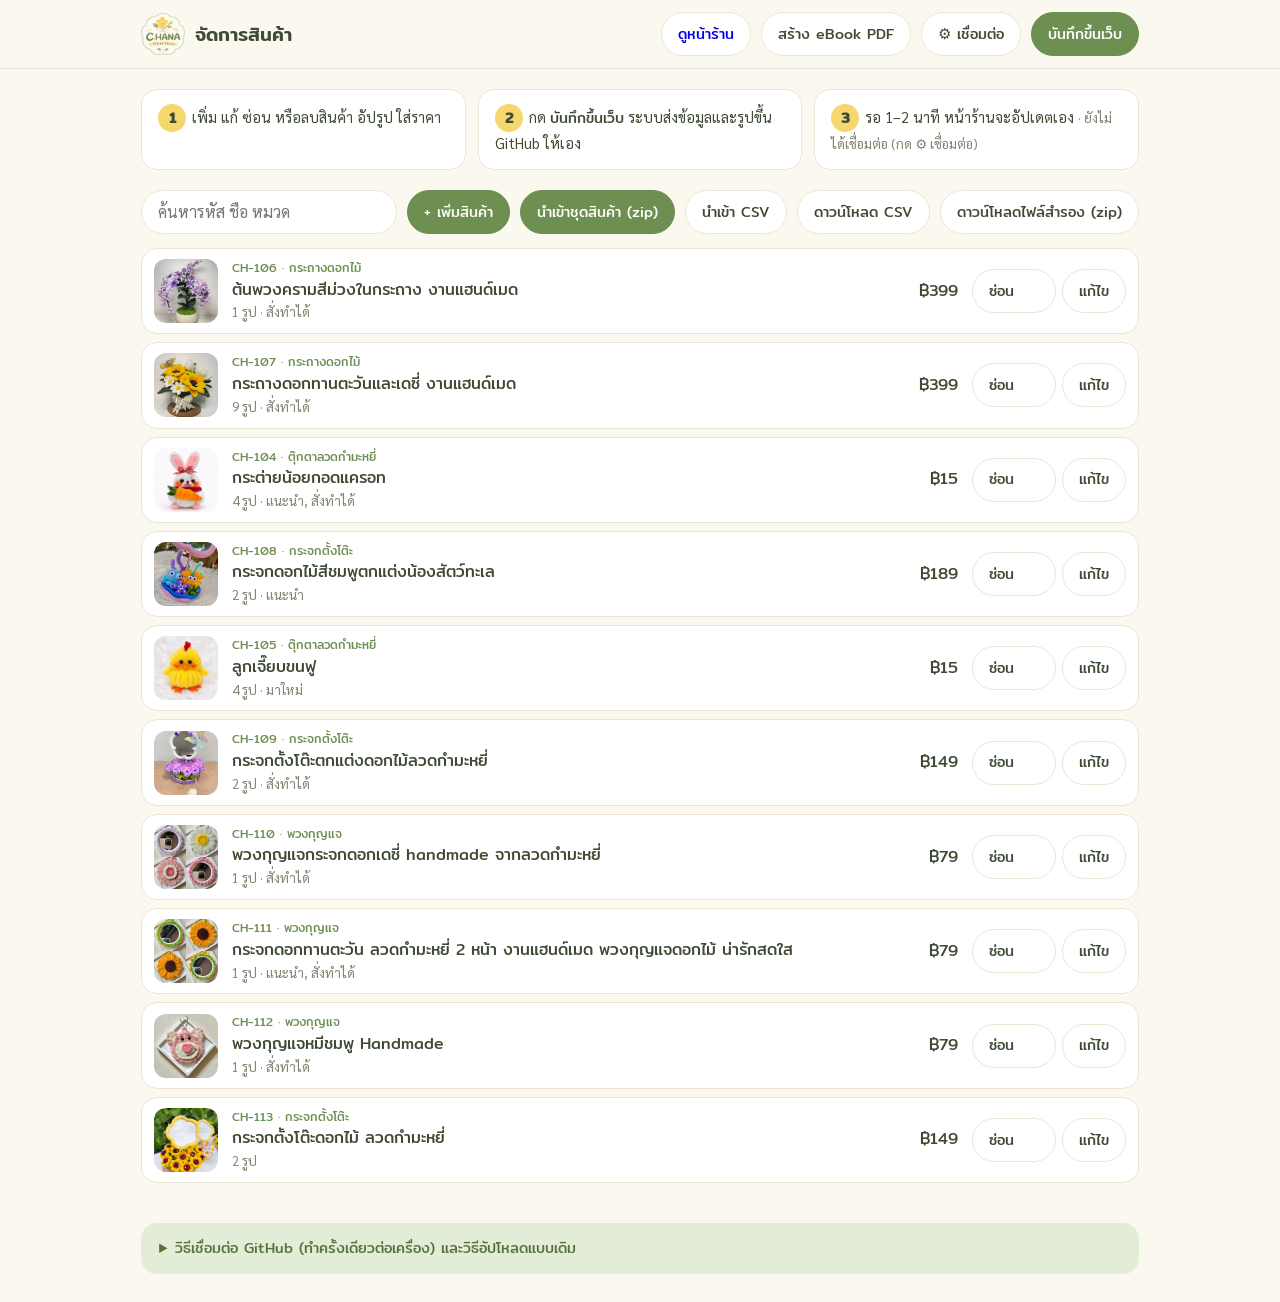
==== commit 506d29d1: "Add files via upload" ====
--- a/admin.html
+++ b/admin.html
@@ -106,6 +106,7 @@
   <div class="tools">
     <input type="search" id="q" placeholder="ค้นหารหัส ชื่อ หมวด" aria-label="ค้นหา">
     <button class="btn pri" id="add">+ เพิ่มสินค้า</button>
+    <label class="btn pri" style="flex-direction:row;font-size:14.5px;color:#fff">นำเข้าชุดสินค้า (zip)<input type="file" id="impZip" accept=".zip,application/zip" hidden></label>
     <label class="btn" style="flex-direction:row;color:var(--ink);font-size:14.5px">นำเข้า CSV<input type="file" id="imp" accept=".csv,text/csv" hidden></label>
     <button class="btn" id="csvOnly">ดาวน์โหลด CSV</button>
     <button class="btn" id="save">ดาวน์โหลดไฟล์สำรอง (zip)</button>
@@ -278,6 +279,26 @@
   if (!list.length) return toast('ไม่พบข้อมูลในไฟล์ (ต้องมีหัวคอลัมน์ code, name …)');
   items = list; setDirty(true); render(); toast('นำเข้า ' + list.length + ' รายการ'); e.target.value = '';
 });
+// นำเข้าชุดสินค้า: zip ที่มี products.csv + images/  → เพิ่มต่อท้าย (รหัสซ้ำ = แทนที่ของเดิม)
+$('#impZip').addEventListener('change', async e => {
+  const file = e.target.files[0]; e.target.value = ''; if (!file) return;
+  if (typeof JSZip !== 'function') return toast('โหลดตัวอ่าน zip ไม่ได้ ลองรีเฟรชหน้า');
+  try {
+    const z = await JSZip.loadAsync(file);
+    const csvEntry = Object.values(z.files).find(f => !f.dir && /(^|\/)products\.csv$/i.test(f.name));
+    if (!csvEntry) throw new Error('ในไฟล์ zip ไม่มี products.csv');
+    const rows = parseCSV(await csvEntry.async('string')).map(normalize).filter(p => p.code && p.name);
+    let nImg = 0;
+    for (const f of Object.values(z.files)) {
+      const m = !f.dir && f.name.match(/(?:^|\/)images\/([^\/]+\.(?:jpe?g|png|webp))$/i);
+      if (m) { const b = await f.async('blob'); newBlobs.set(m[1], new Blob([b], { type: /png$/i.test(m[1]) ? 'image/png' : /webp$/i.test(m[1]) ? 'image/webp' : 'image/jpeg' })); savedBlobs.delete(m[1]); nImg++; }
+    }
+    let add = 0, rep = 0;
+    rows.forEach(p => { const i = items.findIndex(x => x.code === p.code); if (i >= 0) { items[i] = p; rep++; } else { items.push(p); add++; } });
+    setDirty(true); render();
+    toast(`นำเข้าแล้ว: ใหม่ ${add} · แทนที่ ${rep} · รูป ${nImg} — ตรวจแล้วกด “บันทึกขึ้นเว็บ”`);
+  } catch (err) { toast('นำเข้าไม่สำเร็จ: ' + err.message); }
+});
 function serial() { return items.map(p => ({ ...p, images: p.imgs.join('|'), flags: p.flagList.join('|') })); }
 function download(blob, name) {
   const a = document.createElement('a'); a.href = URL.createObjectURL(blob); a.download = name; document.body.appendChild(a); a.click(); a.remove();
--- a/assets/ebook.css
+++ b/assets/ebook.css
@@ -36,18 +36,21 @@
 .eb .gh.sm h2{font-size:12pt;color:var(--g)}
 .eb .cards{display:grid;grid-template-columns:1fr 1fr;gap:4mm}
 .eb .cd{background:#fff;border:1px solid #ece6d6;border-radius:4mm;overflow:hidden}
-.eb .cd img{display:block;width:100%;height:50mm;object-fit:cover;object-position:center 70%;background:var(--gl)}
+.eb .cd img{display:block;width:100%;height:50mm;object-fit:contain;object-position:center;background:#fff;border-bottom:1px solid #f1ece0}
 .eb .cd .b{padding:2.4mm 3mm 3mm}
 .eb .cd .c{font:7pt Mitr,sans-serif;color:var(--g);letter-spacing:.8px;display:flex;justify-content:space-between;gap:2mm}
 .eb .cd .c i{font-style:normal;background:var(--y);color:var(--t);border-radius:99px;padding:0 2mm;letter-spacing:0}
-.eb .cd h3{font-size:10.5pt;margin:.6mm 0 .8mm}
+.eb .cd h3{font-size:10.5pt;margin:.6mm 0 .8mm;display:-webkit-box;-webkit-line-clamp:2;-webkit-box-orient:vertical;overflow:hidden}
 .eb .cd .ds{font-size:8pt;line-height:1.45;color:#6b7563;height:11.6mm;overflow:hidden;margin:0}
 .eb .cd .pr{font:500 10pt Mitr,sans-serif;color:var(--gd);margin-top:1.2mm}
 .eb .cd .pr.ask{font-size:8pt;font-weight:400;color:var(--mu)}
+/* 4 ชิ้นต่อหน้า */
+.eb .cards.n4 .cd img{height:40mm}
+.eb .cards.n4 h3{font-size:10pt}
 /* 6 และ 9 ชิ้นต่อหน้า */
 .eb .cards.n6,.eb .cards.n9{grid-template-columns:repeat(3,1fr);gap:3mm}
 .eb .cards.n6 .cd img{height:40mm}
-.eb .cards.n9 .cd img{height:30mm}
+.eb .cards.n9 .cd img{height:28mm}
 .eb .cards.n6 .cd .b,.eb .cards.n9 .cd .b{padding:1.8mm 2.2mm 2.2mm}
 .eb .cards.n6 h3,.eb .cards.n9 h3{font-size:8.8pt;line-height:1.25}
 .eb .cards.n6 .ds{font-size:7pt;line-height:1.4;height:7mm}
@@ -55,14 +58,14 @@
 .eb .cards.n6 .pr,.eb .cards.n9 .pr{font-size:8.5pt}
 .eb .cards.n6 .pr.ask,.eb .cards.n9 .pr.ask{font-size:6.8pt}
 .eb .cards.n6 .c,.eb .cards.n9 .c{font-size:6.3pt}
-/* 12 ชิ้นต่อหน้า (3 × 4) */
-.eb .cards.n12{grid-template-columns:repeat(3,1fr);gap:2.6mm}
+/* 12 ชิ้นต่อหน้า (4 × 3) — รูปสี่เหลี่ยมจัตุรัส เห็นสินค้าเต็มชิ้น */
+.eb .cards.n12{grid-template-columns:repeat(4,1fr);gap:2.6mm}
 .eb .cards.n12 .cd{border-radius:3mm}
-.eb .cards.n12 .cd img{height:21mm}
+.eb .cards.n12 .cd img{height:auto;aspect-ratio:1}
 .eb .cards.n12 .cd .b{padding:1.4mm 2mm 1.8mm}
 .eb .cards.n12 .c{font-size:6pt}
 .eb .cards.n12 .c i{padding:0 1.4mm}
-.eb .cards.n12 h3{font-size:8pt;line-height:1.3;margin:.3mm 0 .2mm;white-space:nowrap;overflow:hidden;text-overflow:ellipsis}
+.eb .cards.n12 h3{font-size:7.6pt;line-height:1.3;margin:.3mm 0 .2mm;display:-webkit-box;-webkit-line-clamp:2;-webkit-box-orient:vertical;overflow:hidden;min-height:2.6em}
 .eb .cards.n12 .ds{display:none}
 .eb .cards.n12 .pr{font-size:8pt;margin-top:0;line-height:1.3}
 .eb .cards.n12 .pr.ask{font-size:6.5pt}
